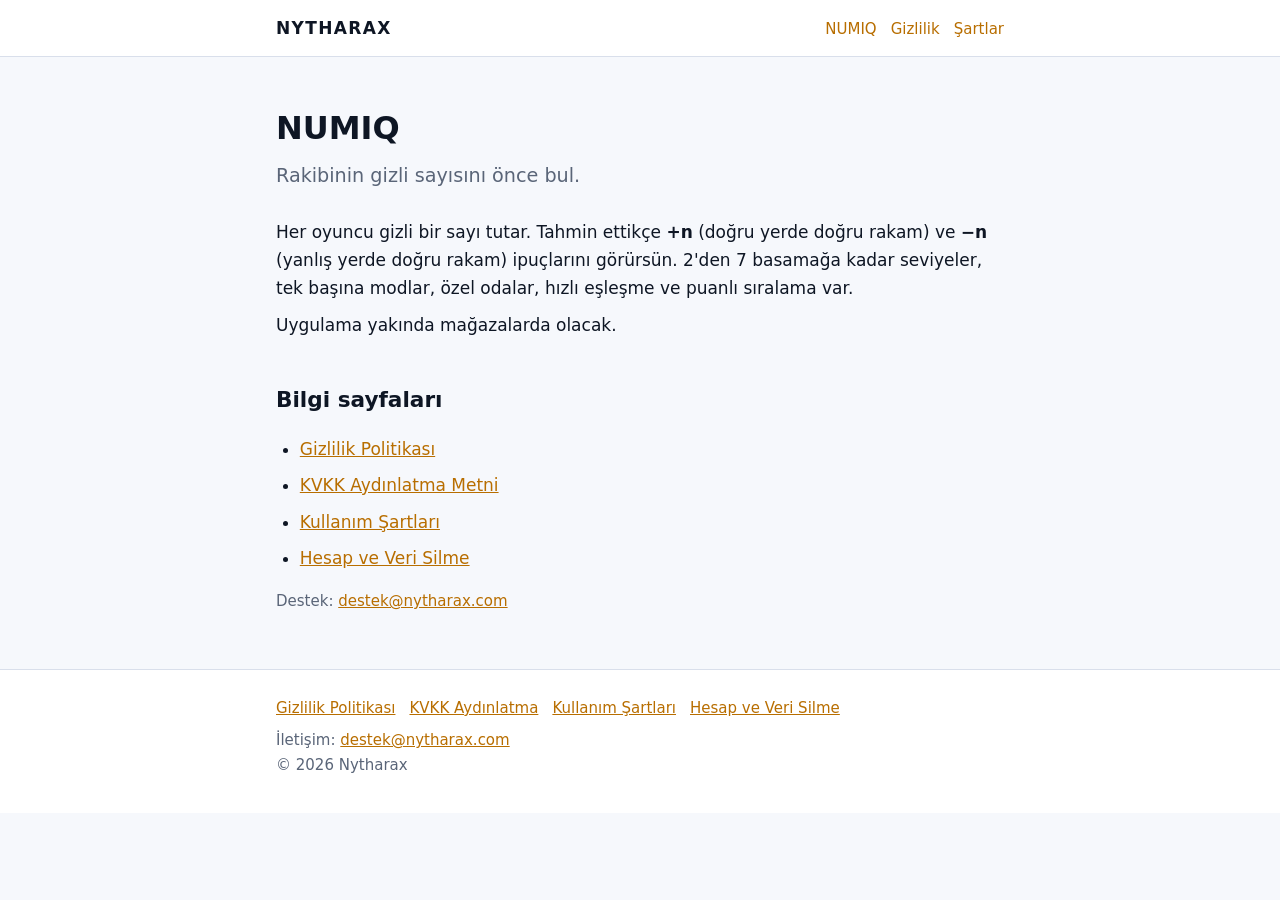
==== numiq/index.html @ 91715318 "Add files via upload" ====
<!doctype html>
<html lang="tr">
<head>
<meta charset="utf-8">
<meta name="viewport" content="width=device-width, initial-scale=1">
<title>NUMIQ · Nytharax</title>
<meta name="description" content="NUMIQ: 2–7 basamaklı sayı tahmin oyunu. Gizlilik, şartlar ve hesap silme bilgileri.">
<meta name="color-scheme" content="light dark">
<link rel="stylesheet" href="../style.css">
</head>
<body>
<header class="site"><div class="wrap">
<a class="brand" href="../">NYTHARAX</a>
<nav aria-label="Ana menü"><a href="../numiq/">NUMIQ</a><a href="../numiq/gizlilik/">Gizlilik</a><a href="../numiq/sartlar/">Şartlar</a></nav>
</div></header>
<main><div class="wrap">
<section class="hero">
<h1>NUMIQ</h1>
<p class="lead">Rakibinin gizli sayısını önce bul.</p>
</section>
<p>Her oyuncu gizli bir sayı tutar. Tahmin ettikçe <b>+n</b> (doğru yerde doğru rakam) ve <b>−n</b> (yanlış yerde doğru rakam) ipuçlarını görürsün. 2'den 7 basamağa kadar seviyeler, tek başına modlar, özel odalar, hızlı eşleşme ve puanlı sıralama var.</p>
<p>Uygulama yakında mağazalarda olacak.</p>
<h2>Bilgi sayfaları</h2>
<ul>
<li><a href="gizlilik/">Gizlilik Politikası</a></li>
<li><a href="aydinlatma/">KVKK Aydınlatma Metni</a></li>
<li><a href="sartlar/">Kullanım Şartları</a></li>
<li><a href="hesap-silme/">Hesap ve Veri Silme</a></li>
</ul>
<p class="meta">Destek: <a href="mailto:destek@nytharax.com">destek@nytharax.com</a></p>
</div></main>
<footer class="site"><div class="wrap">
<p><a href="../numiq/gizlilik/">Gizlilik Politikası</a><a href="../numiq/aydinlatma/">KVKK Aydınlatma</a><a href="../numiq/sartlar/">Kullanım Şartları</a><a href="../numiq/hesap-silme/">Hesap ve Veri Silme</a></p>
<p>İletişim: <a href="mailto:destek@nytharax.com">destek@nytharax.com</a><br>© 2026 Nytharax</p>
</div></footer>
</body>
</html>
---- style.css ----
:root{--bg:#F6F8FC;--surface:#fff;--ink:#0E1624;--mute:#5a6578;--line:#d9dfeb;--accent:#b86e00;--accent-bg:#F5A524;color-scheme:light}
@media (prefers-color-scheme:dark){:root{--bg:#0E1624;--surface:#152033;--ink:#EEF2F9;--mute:#9aa6bb;--line:#26344d;--accent:#F5A524;--accent-bg:#F5A524;color-scheme:dark}}
*{box-sizing:border-box}
html{-webkit-text-size-adjust:100%}
body{margin:0;background:var(--bg);color:var(--ink);font:17px/1.65 system-ui,-apple-system,"Segoe UI",Roboto,Helvetica,Arial,sans-serif}
a{color:var(--accent)}
a:focus-visible{outline:3px solid var(--accent-bg);outline-offset:2px}
header.site{border-bottom:1px solid var(--line);background:var(--surface)}
.wrap{max-width:760px;margin:0 auto;padding:0 16px}
header.site .wrap{display:flex;align-items:baseline;justify-content:space-between;gap:12px;padding-top:14px;padding-bottom:14px;flex-wrap:wrap}
.brand{font-weight:800;letter-spacing:.08em;text-decoration:none;color:var(--ink)}
.brand span{color:var(--accent);margin-left:.4em;font-weight:600;letter-spacing:0;font-size:.85em}
nav a{margin-left:14px;font-size:15px;text-decoration:none}
nav a:hover{text-decoration:underline}
main{padding:28px 0 48px}
h1{font-size:2rem;line-height:1.2;margin:0 0 .4em}
h2{font-size:1.35rem;margin:2em 0 .5em}
h3{font-size:1.1rem;margin:1.6em 0 .4em}
p,li{margin:.5em 0}
ul,ol{padding-left:1.4em}
.meta{color:var(--mute);font-size:15px}
.note{border-left:4px solid var(--accent-bg);background:var(--surface);padding:10px 14px;border-radius:0 8px 8px 0;margin:1.2em 0}
.tw{overflow-x:auto;margin:1em 0}
table{border-collapse:collapse;width:100%;min-width:480px;font-size:15px;background:var(--surface)}
th,td{border:1px solid var(--line);padding:8px 10px;text-align:left;vertical-align:top}
th{background:color-mix(in srgb,var(--accent-bg) 18%,var(--surface))}
.hero{padding:24px 0 8px}
.hero p.lead{font-size:1.2rem;color:var(--mute)}
.card{background:var(--surface);border:1px solid var(--line);border-radius:12px;padding:16px 18px;margin:16px 0}
.card h3{margin-top:0}
.btn{display:inline-block;background:var(--accent-bg);color:#0E1624;font-weight:700;text-decoration:none;padding:10px 18px;border-radius:10px}
footer.site{border-top:1px solid var(--line);background:var(--surface);font-size:15px;color:var(--mute)}
footer.site .wrap{padding-top:18px;padding-bottom:28px}
footer.site a{margin-right:14px;white-space:nowrap}
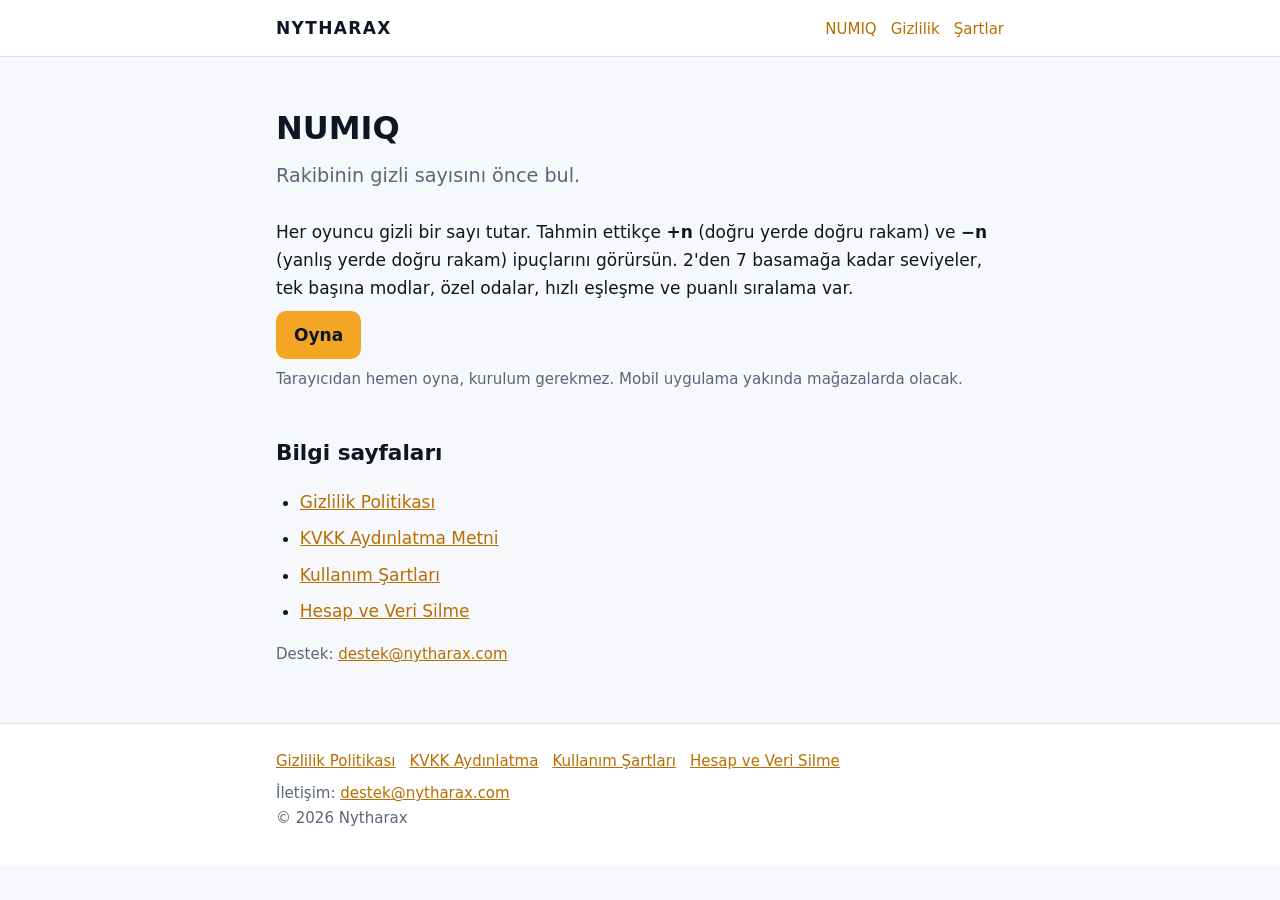
==== commit d8166e22: "Oyna düğmesi ve web sürümü gizlilik metni" ====
--- a/numiq/index.html
+++ b/numiq/index.html
@@ -19,7 +19,8 @@
 <p class="lead">Rakibinin gizli sayısını önce bul.</p>
 </section>
 <p>Her oyuncu gizli bir sayı tutar. Tahmin ettikçe <b>+n</b> (doğru yerde doğru rakam) ve <b>−n</b> (yanlış yerde doğru rakam) ipuçlarını görürsün. 2'den 7 basamağa kadar seviyeler, tek başına modlar, özel odalar, hızlı eşleşme ve puanlı sıralama var.</p>
-<p>Uygulama yakında mağazalarda olacak.</p>
+<p><a class="btn" href="https://numiq.nytharax.com/">Oyna</a></p>
+<p class="meta">Tarayıcıdan hemen oyna, kurulum gerekmez. Mobil uygulama yakında mağazalarda olacak.</p>
 <h2>Bilgi sayfaları</h2>
 <ul>
 <li><a href="gizlilik/">Gizlilik Politikası</a></li>
@@ -30,7 +31,7 @@
 <p class="meta">Destek: <a href="mailto:destek@nytharax.com">destek@nytharax.com</a></p>
 </div></main>
 <footer class="site"><div class="wrap">
-<p><a href="../numiq/gizlilik/">Gizlilik Politikası</a><a href="../numiq/aydinlatma/">KVKK Aydınlatma</a><a href="../numiq/sartlar/">Kullanım Şartları</a><a href="../numiq/hesap-silme/">Hesap ve Veri Silme</a></p>
+<p class="links"><a href="../numiq/gizlilik/">Gizlilik Politikası</a><a href="../numiq/aydinlatma/">KVKK Aydınlatma</a><a href="../numiq/sartlar/">Kullanım Şartları</a><a href="../numiq/hesap-silme/">Hesap ve Veri Silme</a></p>
 <p>İletişim: <a href="mailto:destek@nytharax.com">destek@nytharax.com</a><br>© 2026 Nytharax</p>
 </div></footer>
 </body>
--- a/style.css
+++ b/style.css
@@ -2,6 +2,8 @@
 @media (prefers-color-scheme:dark){:root{--bg:#0E1624;--surface:#152033;--ink:#EEF2F9;--mute:#9aa6bb;--line:#26344d;--accent:#F5A524;--accent-bg:#F5A524;color-scheme:dark}}
 *{box-sizing:border-box}
 html{-webkit-text-size-adjust:100%}
+html,body{max-width:100%;overflow-x:hidden}
+main{overflow-wrap:anywhere}
 body{margin:0;background:var(--bg);color:var(--ink);font:17px/1.65 system-ui,-apple-system,"Segoe UI",Roboto,Helvetica,Arial,sans-serif}
 a{color:var(--accent)}
 a:focus-visible{outline:3px solid var(--accent-bg);outline-offset:2px}
@@ -21,7 +23,7 @@
 .meta{color:var(--mute);font-size:15px}
 .note{border-left:4px solid var(--accent-bg);background:var(--surface);padding:10px 14px;border-radius:0 8px 8px 0;margin:1.2em 0}
 .tw{overflow-x:auto;margin:1em 0}
-table{border-collapse:collapse;width:100%;min-width:480px;font-size:15px;background:var(--surface)}
+table{border-collapse:collapse;width:100%;font-size:15px;background:var(--surface)}
 th,td{border:1px solid var(--line);padding:8px 10px;text-align:left;vertical-align:top}
 th{background:color-mix(in srgb,var(--accent-bg) 18%,var(--surface))}
 .hero{padding:24px 0 8px}
@@ -29,6 +31,9 @@
 .card{background:var(--surface);border:1px solid var(--line);border-radius:12px;padding:16px 18px;margin:16px 0}
 .card h3{margin-top:0}
 .btn{display:inline-block;background:var(--accent-bg);color:#0E1624;font-weight:700;text-decoration:none;padding:10px 18px;border-radius:10px}
+@media (max-width:640px){table,tbody,tr,td{display:block;width:100%}tr:first-child{display:none}tr{border:1px solid var(--line);border-radius:10px;margin:0 0 12px;overflow:hidden}td{border:0;border-bottom:1px solid var(--line);padding:8px 12px}td:last-child{border-bottom:0}td::before{content:attr(data-label);display:block;font-size:12px;font-weight:700;color:var(--mute);text-transform:uppercase;letter-spacing:.04em}header.site nav a:first-child{margin-left:0}}
 footer.site{border-top:1px solid var(--line);background:var(--surface);font-size:15px;color:var(--mute)}
 footer.site .wrap{padding-top:18px;padding-bottom:28px}
-footer.site a{margin-right:14px;white-space:nowrap}
+footer.site a{margin-right:14px}
+footer.site .links{display:flex;flex-wrap:wrap;gap:4px 14px}
+footer.site .links a{margin-right:0}
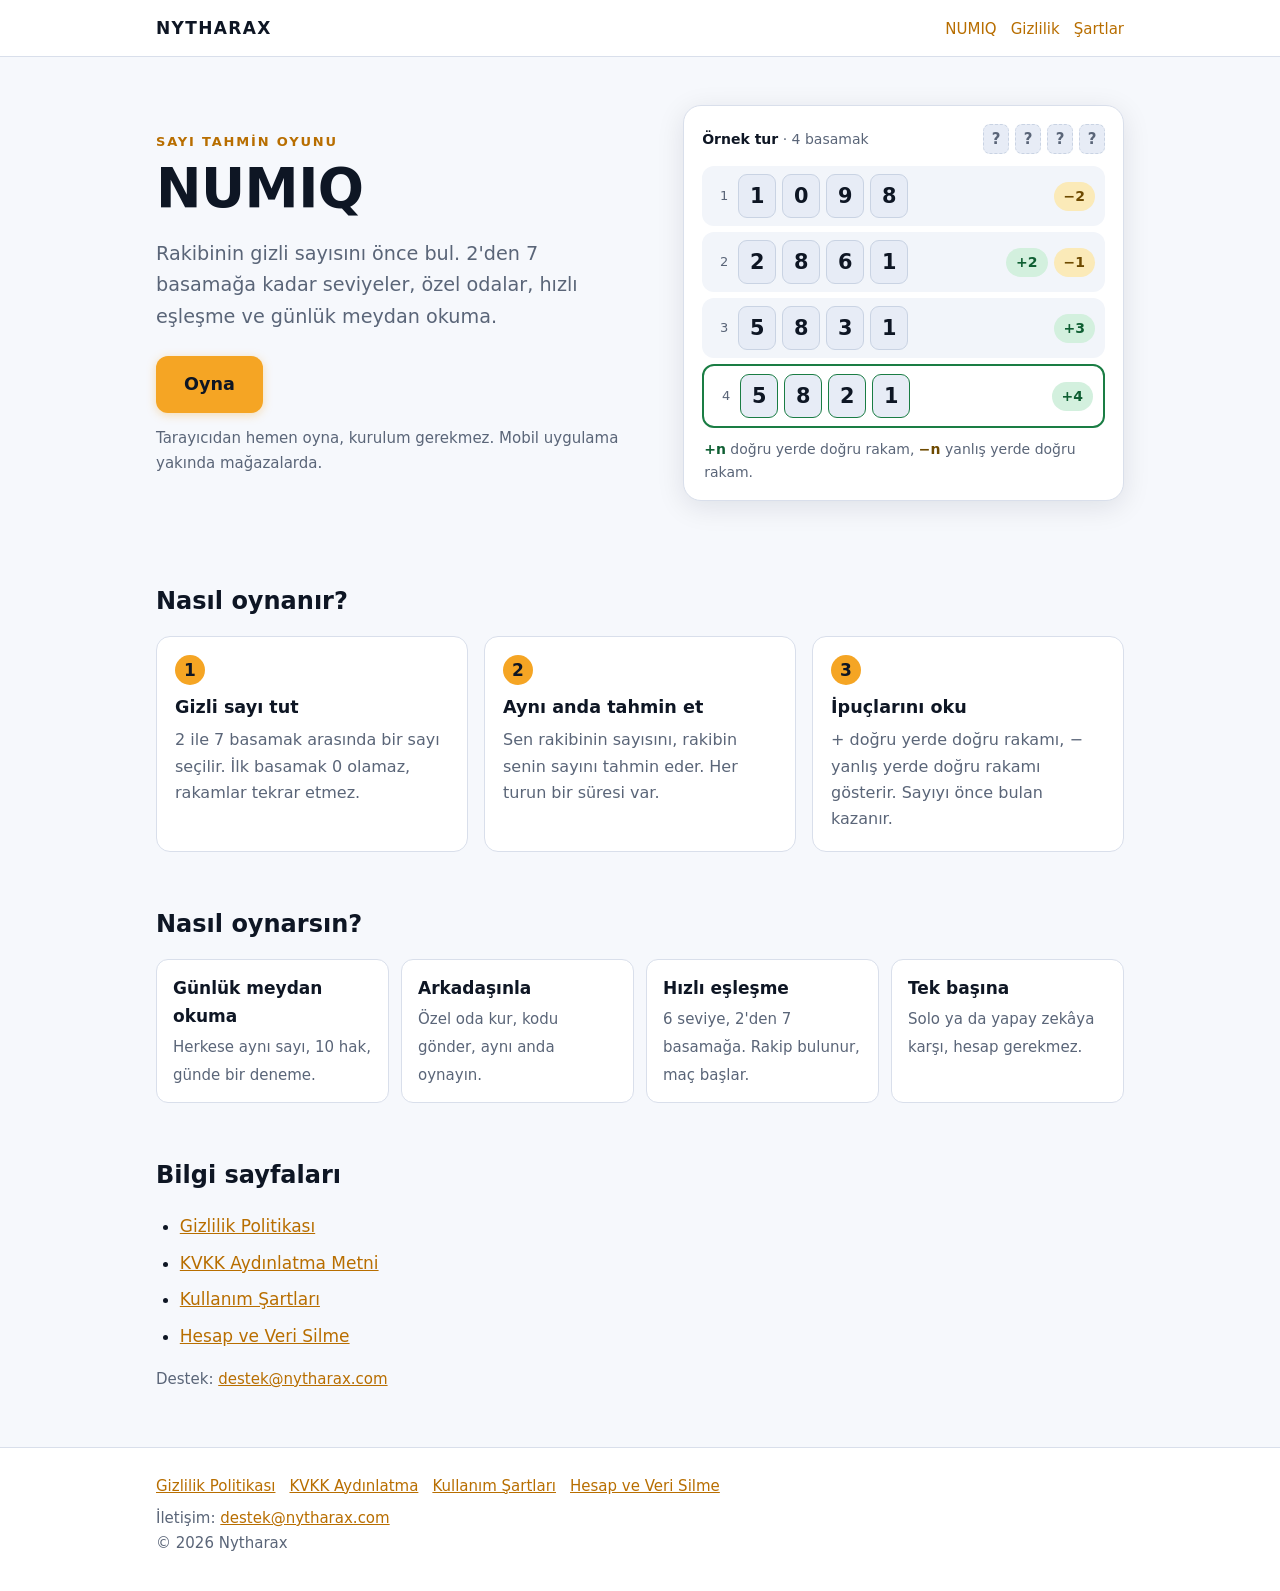
==== commit 21189e36: "Ana sayfa ve NUMIQ sayfasını yeniden tasarla" ====
--- a/numiq/index.html
+++ b/numiq/index.html
@@ -4,24 +4,47 @@
 <meta charset="utf-8">
 <meta name="viewport" content="width=device-width, initial-scale=1">
 <title>NUMIQ · Nytharax</title>
-<meta name="description" content="NUMIQ: 2–7 basamaklı sayı tahmin oyunu. Gizlilik, şartlar ve hesap silme bilgileri.">
+<meta name="description" content="NUMIQ: 2–7 basamaklı sayı tahmin oyunu. Tarayıcıdan oyna; gizlilik, şartlar ve hesap silme bilgileri.">
 <meta name="color-scheme" content="light dark">
 <link rel="stylesheet" href="../style.css">
 </head>
-<body>
+<body class="wide">
 <header class="site"><div class="wrap">
 <a class="brand" href="../">NYTHARAX</a>
 <nav aria-label="Ana menü"><a href="../numiq/">NUMIQ</a><a href="../numiq/gizlilik/">Gizlilik</a><a href="../numiq/sartlar/">Şartlar</a></nav>
 </div></header>
 <main><div class="wrap">
-<section class="hero">
+<section class="hero2">
+<div>
+<p class="eyebrow">Sayı tahmin oyunu</p>
 <h1>NUMIQ</h1>
-<p class="lead">Rakibinin gizli sayısını önce bul.</p>
+<p class="lead">Rakibinin gizli sayısını önce bul. 2'den 7 basamağa kadar seviyeler, özel odalar, hızlı eşleşme ve günlük meydan okuma.</p>
+<p class="cta"><a class="btn big" href="https://numiq.nytharax.com/">Oyna</a></p>
+<p class="cta-note">Tarayıcıdan hemen oyna, kurulum gerekmez. Mobil uygulama yakında mağazalarda.</p>
+</div>
+<div class="demo" role="img" aria-label="Örnek oyun: gizli sayı 5821. Dört tahmin ve ipuçları: 1098 için eksi 2, 2861 için artı 2 eksi 1, 5831 için artı 3, 5821 için artı 4 ve kazanç.">
+<div class="demo-top"><span><b>Örnek tur</b> · 4 basamak</span><span class="secret" aria-hidden="true"><span class="t">?</span><span class="t">?</span><span class="t">?</span><span class="t">?</span></span></div>
+<div class="row" aria-hidden="true"><span class="n">1</span><span class="tiles"><span class="t">1</span><span class="t">0</span><span class="t">9</span><span class="t">8</span></span><span class="hints"><span class="pill near">−2</span></span></div>
+<div class="row" aria-hidden="true"><span class="n">2</span><span class="tiles"><span class="t">2</span><span class="t">8</span><span class="t">6</span><span class="t">1</span></span><span class="hints"><span class="pill hit">+2</span><span class="pill near">−1</span></span></div>
+<div class="row" aria-hidden="true"><span class="n">3</span><span class="tiles"><span class="t">5</span><span class="t">8</span><span class="t">3</span><span class="t">1</span></span><span class="hints"><span class="pill hit">+3</span></span></div>
+<div class="row win" aria-hidden="true"><span class="n">4</span><span class="tiles"><span class="t">5</span><span class="t">8</span><span class="t">2</span><span class="t">1</span></span><span class="hints"><span class="pill hit">+4</span></span></div>
+<p class="demo-cap"><b class="hit">+n</b> doğru yerde doğru rakam, <b class="near">−n</b> yanlış yerde doğru rakam.</p>
+</div>
 </section>
-<p>Her oyuncu gizli bir sayı tutar. Tahmin ettikçe <b>+n</b> (doğru yerde doğru rakam) ve <b>−n</b> (yanlış yerde doğru rakam) ipuçlarını görürsün. 2'den 7 basamağa kadar seviyeler, tek başına modlar, özel odalar, hızlı eşleşme ve puanlı sıralama var.</p>
-<p><a class="btn" href="https://numiq.nytharax.com/">Oyna</a></p>
-<p class="meta">Tarayıcıdan hemen oyna, kurulum gerekmez. Mobil uygulama yakında mağazalarda olacak.</p>
-<h2>Bilgi sayfaları</h2>
+<h2 class="sec-h">Nasıl oynanır?</h2>
+<div class="steps">
+<div class="step"><span class="num">1</span><h3>Gizli sayı tut</h3><p>2 ile 7 basamak arasında bir sayı seçilir. İlk basamak 0 olamaz, rakamlar tekrar etmez.</p></div>
+<div class="step"><span class="num">2</span><h3>Aynı anda tahmin et</h3><p>Sen rakibinin sayısını, rakibin senin sayını tahmin eder. Her turun bir süresi var.</p></div>
+<div class="step"><span class="num">3</span><h3>İpuçlarını oku</h3><p>+ doğru yerde doğru rakamı, − yanlış yerde doğru rakamı gösterir. Sayıyı önce bulan kazanır.</p></div>
+</div>
+<h2 class="sec-h">Nasıl oynarsın?</h2>
+<div class="modes">
+<div class="mode"><b>Günlük meydan okuma</b><span>Herkese aynı sayı, 10 hak, günde bir deneme.</span></div>
+<div class="mode"><b>Arkadaşınla</b><span>Özel oda kur, kodu gönder, aynı anda oynayın.</span></div>
+<div class="mode"><b>Hızlı eşleşme</b><span>6 seviye, 2'den 7 basamağa. Rakip bulunur, maç başlar.</span></div>
+<div class="mode"><b>Tek başına</b><span>Solo ya da yapay zekâya karşı, hesap gerekmez.</span></div>
+</div>
+<h2 class="sec-h">Bilgi sayfaları</h2>
 <ul>
 <li><a href="gizlilik/">Gizlilik Politikası</a></li>
 <li><a href="aydinlatma/">KVKK Aydınlatma Metni</a></li>
--- a/style.css
+++ b/style.css
@@ -37,3 +37,51 @@
 footer.site a{margin-right:14px}
 footer.site .links{display:flex;flex-wrap:wrap;gap:4px 14px}
 footer.site .links a{margin-right:0}
+
+:root{--hit-bg:#d3f0de;--hit-fg:#0f5f33;--near-bg:#fbeab8;--near-fg:#6e4a00;--tile:#e7ecf6;--tile-line:#c9d3e3;--win:#1a7d44}
+@media (prefers-color-scheme:dark){:root{--hit-bg:#14402b;--hit-fg:#6fe0a0;--near-bg:#3b3210;--near-fg:#f3cf55;--tile:#1e2d49;--tile-line:#2c3f61;--win:#3fcf82}}
+body.wide .wrap{max-width:1000px}
+body.wide main{padding-top:12px}
+.hero2{display:grid;grid-template-columns:1.05fr .95fr;gap:40px;align-items:center;padding:36px 0 28px}
+.hero2 h1{font-size:clamp(2.2rem,5vw,3.4rem);line-height:1.08;letter-spacing:-.01em;margin:0 0 .35em}
+.hero2 .lead{font-size:1.2rem;color:var(--mute);margin:0 0 1.2em}
+.eyebrow{font-size:13px;font-weight:700;letter-spacing:.14em;text-transform:uppercase;color:var(--accent);margin:0 0 .6em}
+.cta{display:flex;flex-wrap:wrap;gap:12px;align-items:center;margin:0}
+.btn.big{font-size:1.1rem;padding:14px 28px;border-radius:12px;box-shadow:0 2px 10px rgba(245,165,36,.35)}
+.btn.big:hover{filter:brightness(1.05)}
+.btn.ghost{background:transparent;color:var(--accent);border:2px solid var(--accent-bg);box-shadow:none}
+.cta-note{margin:.9em 0 0;font-size:15px;color:var(--mute)}
+.demo{background:var(--surface);border:1px solid var(--line);border-radius:18px;padding:18px 18px 14px;box-shadow:0 6px 28px rgba(14,22,36,.10)}
+.demo-top{display:flex;justify-content:space-between;align-items:center;margin:0 0 12px;font-size:14px;color:var(--mute)}
+.demo-top b{color:var(--ink)}
+.secret{display:flex;gap:6px;align-items:center}
+.secret .t{width:26px;height:30px;border-radius:7px;background:var(--tile);border:1px dashed var(--tile-line);color:var(--mute);display:flex;align-items:center;justify-content:center;font-weight:800;font-size:15px}
+.row{display:flex;align-items:center;gap:10px;padding:8px 10px;border-radius:12px;margin:6px 0;background:color-mix(in srgb,var(--tile) 55%,var(--surface))}
+.row .n{width:16px;font-size:13px;color:var(--mute);text-align:right}
+.row .tiles{display:flex;gap:6px}
+.row .t{width:38px;height:44px;border-radius:9px;background:var(--tile);border:1px solid var(--tile-line);display:flex;align-items:center;justify-content:center;font-weight:800;font-size:1.3rem;font-variant-numeric:tabular-nums}
+.row .hints{margin-left:auto;display:flex;gap:6px}
+.pill{font-weight:800;font-size:14px;padding:3px 10px;border-radius:999px}
+.pill.hit{background:var(--hit-bg);color:var(--hit-fg)}
+.pill.near{background:var(--near-bg);color:var(--near-fg)}
+.row.win{background:transparent;border:2px solid var(--win)}
+.row.win .t{border-color:var(--win)}
+.demo-cap{margin:10px 2px 2px;font-size:14px;color:var(--mute)}
+.demo-cap b.hit{color:var(--hit-fg)}.demo-cap b.near{color:var(--near-fg)}
+.sec-h{font-size:1.5rem;margin:2.2em 0 .6em}
+.steps{display:grid;grid-template-columns:repeat(3,1fr);gap:16px}
+.step{background:var(--surface);border:1px solid var(--line);border-radius:14px;padding:18px}
+.step .num{display:inline-flex;width:30px;height:30px;border-radius:50%;background:var(--accent-bg);color:#0E1624;font-weight:800;align-items:center;justify-content:center;margin-bottom:8px}
+.step h3{margin:0 0 .3em;font-size:1.1rem}
+.step p{margin:0;color:var(--mute);font-size:16px}
+.modes{display:grid;grid-template-columns:repeat(4,1fr);gap:12px}
+.mode{background:var(--surface);border:1px solid var(--line);border-radius:12px;padding:14px 16px}
+.mode b{display:block;margin-bottom:2px}
+.mode span{color:var(--mute);font-size:15px}
+.band{margin:2.4em 0 0;padding:26px 22px;border-radius:16px;background:color-mix(in srgb,var(--accent-bg) 16%,var(--surface));border:1px solid color-mix(in srgb,var(--accent-bg) 45%,var(--line));text-align:center}
+.band h2{margin:0 0 .3em}
+.band p{margin:0 0 1em;color:var(--mute)}
+.band .cta{justify-content:center}
+@media (max-width:820px){.hero2{grid-template-columns:1fr;gap:24px;padding-top:20px}.steps{grid-template-columns:1fr}.modes{grid-template-columns:1fr 1fr}}
+@media (max-width:420px){.modes{grid-template-columns:1fr}.row .t{width:34px;height:40px;font-size:1.15rem}.row{gap:8px;padding:8px}}
+@media (prefers-reduced-motion:no-preference){.btn{transition:filter .15s,transform .15s}.btn:hover{transform:translateY(-1px)}}
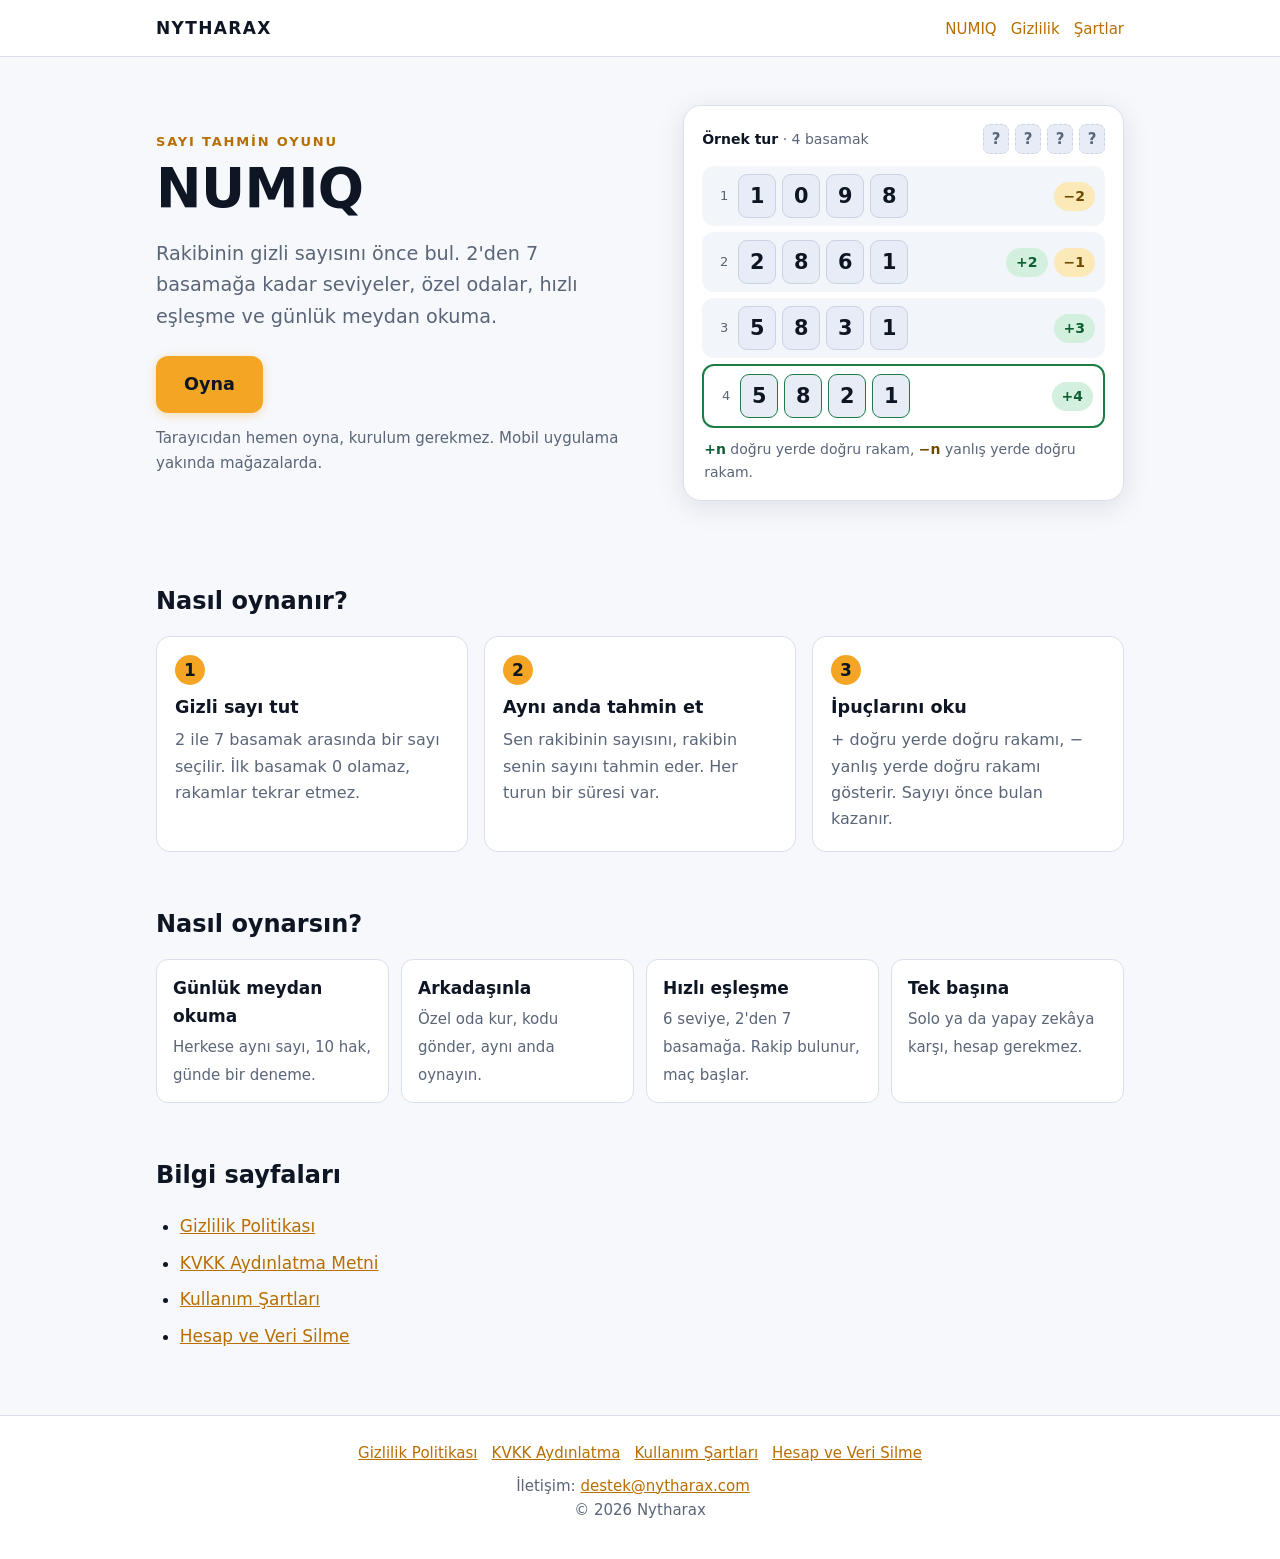
==== commit 601f5b3e: "Footer ortalandı, stil önbellek sürümü eklendi" ====
--- a/numiq/index.html
+++ b/numiq/index.html
@@ -6,7 +6,7 @@
 <title>NUMIQ · Nytharax</title>
 <meta name="description" content="NUMIQ: 2–7 basamaklı sayı tahmin oyunu. Tarayıcıdan oyna; gizlilik, şartlar ve hesap silme bilgileri.">
 <meta name="color-scheme" content="light dark">
-<link rel="stylesheet" href="../style.css">
+<link rel="stylesheet" href="../style.css?v=20261102c">
 </head>
 <body class="wide">
 <header class="site"><div class="wrap">
@@ -51,7 +51,7 @@
 <li><a href="sartlar/">Kullanım Şartları</a></li>
 <li><a href="hesap-silme/">Hesap ve Veri Silme</a></li>
 </ul>
-<p class="meta">Destek: <a href="mailto:destek@nytharax.com">destek@nytharax.com</a></p>
+
 </div></main>
 <footer class="site"><div class="wrap">
 <p class="links"><a href="../numiq/gizlilik/">Gizlilik Politikası</a><a href="../numiq/aydinlatma/">KVKK Aydınlatma</a><a href="../numiq/sartlar/">Kullanım Şartları</a><a href="../numiq/hesap-silme/">Hesap ve Veri Silme</a></p>
--- a/style.css
+++ b/style.css
@@ -37,6 +37,8 @@
 footer.site a{margin-right:14px}
 footer.site .links{display:flex;flex-wrap:wrap;gap:4px 14px}
 footer.site .links a{margin-right:0}
+footer.site .wrap{text-align:center}
+footer.site .links{justify-content:center}
 
 :root{--hit-bg:#d3f0de;--hit-fg:#0f5f33;--near-bg:#fbeab8;--near-fg:#6e4a00;--tile:#e7ecf6;--tile-line:#c9d3e3;--win:#1a7d44}
 @media (prefers-color-scheme:dark){:root{--hit-bg:#14402b;--hit-fg:#6fe0a0;--near-bg:#3b3210;--near-fg:#f3cf55;--tile:#1e2d49;--tile-line:#2c3f61;--win:#3fcf82}}
